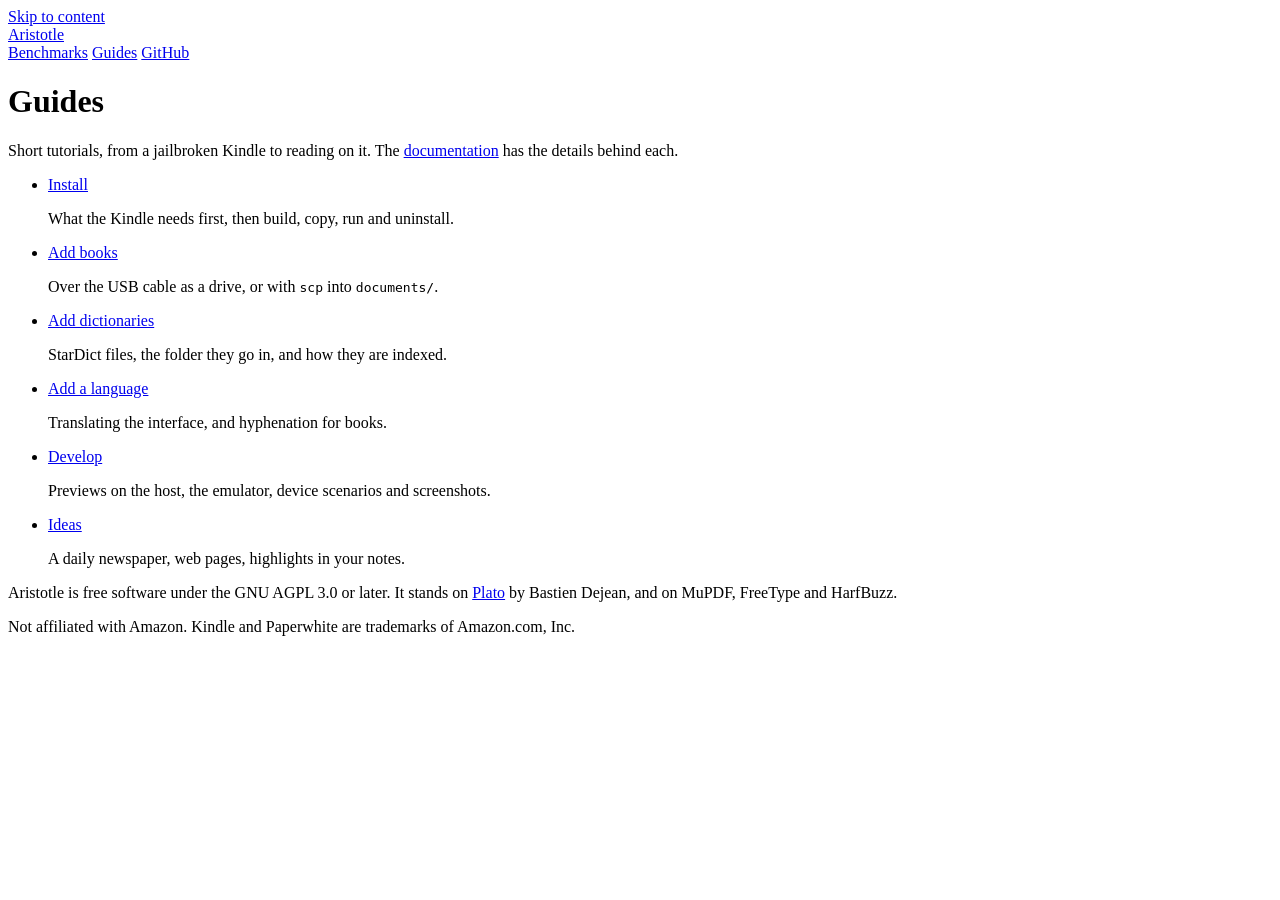
==== site/guides/index.html @ 8d096ae7 "site: guides Install, add books, add dictionaries, add a language (pointing at the UI framework note" ====
<!doctype html>
<html lang="en">
<head>
<meta charset="utf-8">
<meta name="viewport" content="width=device-width, initial-scale=1">
<title>Guides · Aristotle</title>
<meta name="description" content="Short guides for Aristotle on the Kindle Paperwhite 4: install, add books, add dictionaries, add a language, develop, and ideas.">
<meta name="color-scheme" content="light dark">
<link rel="icon" href="../assets/icon.svg" type="image/svg+xml">
<link rel="stylesheet" href="../assets/style.css">
</head>
<body>
<a class="skip" href="#main">Skip to content</a>
<header class="site-header">
  <div class="inner">
    <a class="wordmark" href="../index.html">Aristotle</a>
    <nav class="site-nav" aria-label="Site">
      <a href="../benchmarks.html">Benchmarks</a>
      <a href="index.html" aria-current="page">Guides</a>
      <a href="https://github.com/piotrkowski/aristotle">GitHub</a>
    </nav>
  </div>
</header>

<main id="main" class="page">
  <div class="page-head">
    <h1>Guides</h1>
    <p>Short tutorials, from a jailbroken Kindle to reading on it. The <a href="https://github.com/piotrkowski/aristotle/tree/main/docs">documentation</a> has the details behind each.</p>
  </div>
  <ul class="guide-list">
    <li><a href="install.html">Install</a><p>What the Kindle needs first, then build, copy, run and uninstall.</p></li>
    <li><a href="books.html">Add books</a><p>Over the USB cable as a drive, or with <code>scp</code> into <code>documents/</code>.</p></li>
    <li><a href="dictionaries.html">Add dictionaries</a><p>StarDict files, the folder they go in, and how they are indexed.</p></li>
    <li><a href="languages.html">Add a language</a><p>Translating the interface, and hyphenation for books.</p></li>
    <li><a href="develop.html">Develop</a><p>Previews on the host, the emulator, device scenarios and screenshots.</p></li>
    <li><a href="ideas.html">Ideas</a><p>A daily newspaper, web pages, highlights in your notes.</p></li>
  </ul>
</main>

<footer class="site-footer">
  <div class="inner">
    <p>Aristotle is free software under the GNU AGPL 3.0 or later. It stands on <a href="https://github.com/baskerville/plato">Plato</a> by Bastien Dejean, and on MuPDF, FreeType and HarfBuzz.</p>
    <p>Not affiliated with Amazon. Kindle and Paperwhite are trademarks of Amazon.com, Inc.</p>
  </div>
</footer>
</body>
</html>
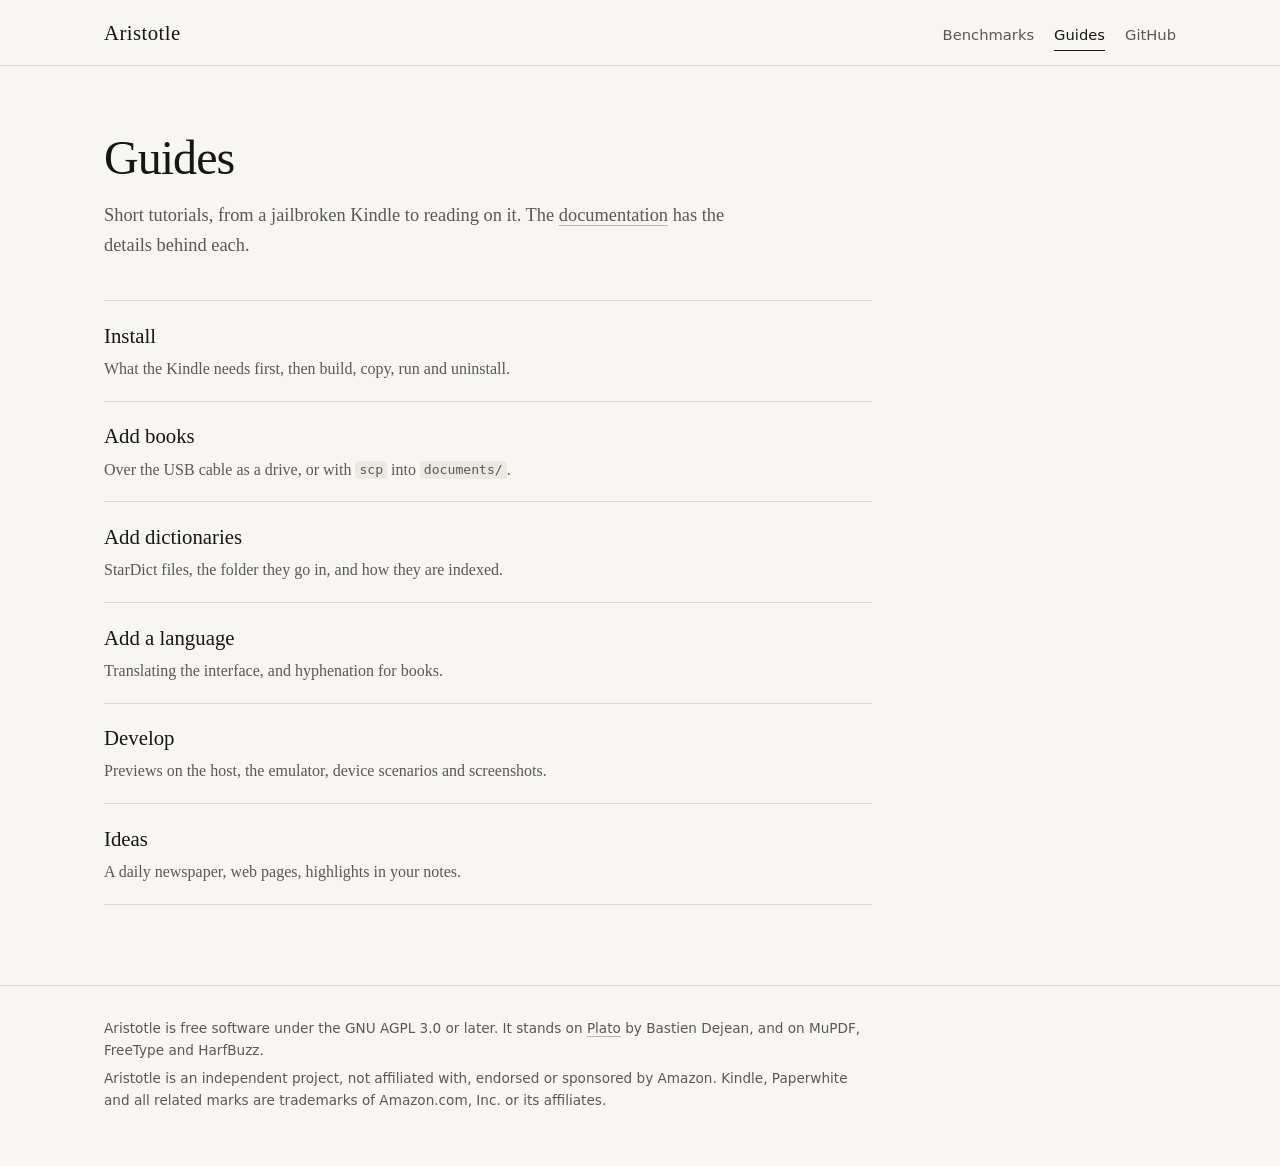
==== commit 40e908c3: "site: the full trademark notice in every footer" ====
--- a/site/guides/index.html
+++ b/site/guides/index.html
@@ -40,7 +40,7 @@
 <footer class="site-footer">
   <div class="inner">
     <p>Aristotle is free software under the GNU AGPL 3.0 or later. It stands on <a href="https://github.com/baskerville/plato">Plato</a> by Bastien Dejean, and on MuPDF, FreeType and HarfBuzz.</p>
-    <p>Not affiliated with Amazon. Kindle and Paperwhite are trademarks of Amazon.com, Inc.</p>
+    <p>Aristotle is an independent project, not affiliated with, endorsed or sponsored by Amazon. Kindle, Paperwhite and all related marks are trademarks of Amazon.com, Inc. or its affiliates.</p>
   </div>
 </footer>
 </body>
--- a/site/assets/style.css
+++ b/site/assets/style.css
@@ -0,0 +1,1098 @@
+/* Aristotle project site. Paper and ink, one red for rubrics. */
+
+:root {
+  color-scheme: light dark;
+  --paper: #f7f6f2;
+  --paper-2: #efede7;
+  --ink: #161615;
+  --muted: #595853;
+  --rule: #d8d6ce;
+  --rule-strong: #b9b6ac;
+  --accent: #a12a1c;
+  --accent-ink: #ffffff;
+  --code-bg: #ebe9e2;
+  --warn-bg: #f3e6e1;
+  --bar-stock: #9c9a92;
+  --bar-ours: #161615;
+  --select: #e9c9c1;
+  --shadow: 0 1px 2px rgb(0 0 0 / 0.05), 0 14px 28px rgb(0 0 0 / 0.13);
+  --hairline: rgb(0 0 0 / 0.14);
+
+  --serif: "Iowan Old Style", "Palatino Linotype", Palatino, "Book Antiqua",
+    Charter, "Bitstream Charter", "Source Serif 4", "Noto Serif", Georgia, serif;
+  --sans: system-ui, -apple-system, "Segoe UI", Roboto, "Noto Sans",
+    "Helvetica Neue", Arial, sans-serif;
+  --mono: ui-monospace, "SF Mono", SFMono-Regular, Menlo, Consolas,
+    "DejaVu Sans Mono", "Liberation Mono", monospace;
+
+  --measure: 40rem;
+  --wide: 72rem;
+  --gutter: clamp(1.25rem, 4vw, 2.5rem);
+}
+
+@media (prefers-color-scheme: dark) {
+  :root {
+    --paper: #121211;
+    --paper-2: #1a1a18;
+    --ink: #ebeae4;
+    --muted: #a5a39b;
+    --rule: #2c2b28;
+    --rule-strong: #45443f;
+    --accent: #e8836f;
+    --accent-ink: #121211;
+    --code-bg: #1f1f1c;
+    --warn-bg: #2a1c18;
+    --bar-stock: #6d6b64;
+    --bar-ours: #ebeae4;
+    --select: #5a2a21;
+    --shadow: 0 1px 2px rgb(0 0 0 / 0.3), 0 16px 30px rgb(0 0 0 / 0.55);
+    --hairline: rgb(255 255 255 / 0.12);
+  }
+}
+
+*,
+*::before,
+*::after {
+  box-sizing: border-box;
+}
+
+html {
+  -webkit-text-size-adjust: 100%;
+  text-size-adjust: 100%;
+  scrollbar-color: var(--rule-strong) var(--paper);
+}
+
+body {
+  margin: 0;
+  background: var(--paper);
+  color: var(--ink);
+  font-family: var(--serif);
+  font-size: 1.125rem;
+  line-height: 1.6;
+  font-kerning: normal;
+  font-variant-numeric: oldstyle-nums proportional-nums;
+  -webkit-font-smoothing: antialiased;
+}
+
+::selection {
+  background: var(--select);
+  color: var(--ink);
+}
+
+img,
+svg {
+  display: block;
+  max-width: 100%;
+}
+
+a {
+  color: inherit;
+  text-decoration-line: underline;
+  text-decoration-thickness: 1px;
+  text-decoration-color: var(--rule-strong);
+  text-underline-offset: 0.2em;
+}
+
+a:hover {
+  text-decoration-color: var(--accent);
+  color: var(--accent);
+}
+
+:focus-visible {
+  outline: 2px solid var(--accent);
+  outline-offset: 3px;
+  border-radius: 2px;
+}
+
+h1,
+h2,
+h3 {
+  font-weight: 500;
+  line-height: 1.15;
+  letter-spacing: -0.01em;
+  text-wrap: balance;
+  margin: 0;
+}
+
+h2 {
+  font-size: clamp(1.6rem, 3vw, 2.1rem);
+}
+
+h3 {
+  font-size: 1.2rem;
+  font-weight: 600;
+  letter-spacing: 0;
+}
+
+p {
+  margin: 0 0 1em;
+  text-wrap: pretty;
+}
+
+code,
+kbd,
+pre {
+  font-family: var(--mono);
+  font-size: 0.82em;
+  font-variant-numeric: normal;
+}
+
+code {
+  background: var(--code-bg);
+  padding: 0.08em 0.3em;
+  border-radius: 3px;
+}
+
+pre {
+  background: var(--code-bg);
+  padding: 0.9rem 1rem;
+  border-radius: 4px;
+  overflow-x: auto;
+  line-height: 1.5;
+  margin: 0 0 1.25em;
+}
+
+pre code {
+  background: none;
+  padding: 0;
+  font-size: 1em;
+}
+
+.skip {
+  position: absolute;
+  left: -999px;
+  top: 0.5rem;
+  background: var(--ink);
+  color: var(--paper);
+  padding: 0.4rem 0.8rem;
+  z-index: 10;
+}
+
+.skip:focus {
+  left: 0.5rem;
+}
+
+/* Header and footer */
+
+.site-header {
+  border-bottom: 1px solid var(--rule);
+}
+
+.site-header .inner,
+.site-footer .inner,
+.wrap {
+  max-width: var(--wide);
+  margin: 0 auto;
+  padding: 0 var(--gutter);
+}
+
+.site-header .inner {
+  display: flex;
+  align-items: baseline;
+  justify-content: space-between;
+  gap: 1rem;
+  flex-wrap: wrap;
+  padding-top: 1rem;
+  padding-bottom: 0.9rem;
+}
+
+.wordmark {
+  font-size: 1.3rem;
+  letter-spacing: 0.02em;
+  text-decoration: none;
+  font-weight: 500;
+}
+
+.wordmark:hover {
+  color: inherit;
+}
+
+.site-nav {
+  display: flex;
+  gap: 1.25rem;
+  font-family: var(--sans);
+  font-size: 0.92rem;
+}
+
+.site-nav a {
+  text-decoration: none;
+  color: var(--muted);
+  padding: 0.25rem 0;
+}
+
+.site-nav a:hover,
+.site-nav a[aria-current="page"] {
+  color: var(--ink);
+}
+
+.site-nav a[aria-current="page"] {
+  box-shadow: inset 0 -1px 0 var(--ink);
+}
+
+.site-footer {
+  border-top: 1px solid var(--rule);
+  margin-top: 5rem;
+  padding: 2rem 0 3rem;
+  font-family: var(--sans);
+  font-size: 0.85rem;
+  color: var(--muted);
+}
+
+.site-footer p {
+  max-width: 48rem;
+  margin-bottom: 0.5em;
+}
+
+/* Home: hero */
+
+.hero {
+  display: grid;
+  gap: 2.5rem;
+  padding-top: clamp(2rem, 6vw, 4.5rem);
+  align-items: start;
+}
+
+@media (min-width: 60rem) {
+  .hero {
+    grid-template-columns: minmax(0, 1fr) 25rem;
+    gap: 4rem;
+  }
+  .hero-text {
+    position: sticky;
+    top: 3rem;
+  }
+}
+
+.hero h1 {
+  font-size: clamp(2.3rem, 5.2vw, 3.6rem);
+  line-height: 1.05;
+  letter-spacing: -0.02em;
+  margin-bottom: 1.4rem;
+  max-width: 13em;
+}
+
+.lede {
+  font-size: 1.22rem;
+  max-width: 34rem;
+  color: var(--ink);
+}
+
+.status {
+  font-family: var(--sans);
+  font-size: 0.88rem;
+  color: var(--muted);
+  max-width: 34rem;
+}
+
+.status strong {
+  color: var(--ink);
+  font-weight: 600;
+}
+
+.actions {
+  display: flex;
+  flex-wrap: wrap;
+  gap: 0.75rem 1.5rem;
+  align-items: center;
+  margin: 1.75rem 0 1.5rem;
+  font-family: var(--sans);
+  font-size: 0.95rem;
+}
+
+.button {
+  display: inline-block;
+  background: var(--ink);
+  color: var(--paper);
+  text-decoration: none;
+  padding: 0.6rem 1.15rem;
+  border-radius: 3px;
+  font-weight: 500;
+}
+
+a.button:hover {
+  background: var(--accent);
+  color: var(--accent-ink);
+}
+
+/* The device and the demo */
+
+.demo {
+  margin: 0;
+  width: 100%;
+  max-width: 25rem;
+  justify-self: center;
+}
+
+.device {
+  position: relative;
+  aspect-ratio: 1072 / 1448;
+  border-radius: 3.4% / 2.5%;
+  box-shadow: 0 0 0 1px var(--hairline), var(--shadow);
+  background: #fff;
+  overflow: hidden;
+  touch-action: manipulation;
+  -webkit-tap-highlight-color: transparent;
+}
+
+.device img {
+  width: 100%;
+  height: 100%;
+  user-select: none;
+  -webkit-user-drag: none;
+}
+
+.device .flash {
+  position: absolute;
+  inset: 0;
+  background: #000;
+  opacity: 0;
+  pointer-events: none;
+}
+
+.hotspots {
+  position: absolute;
+  inset: 0;
+}
+
+.hotspot {
+  position: absolute;
+  margin: 0;
+  padding: 0;
+  border: 0;
+  background: transparent;
+  cursor: pointer;
+  border-radius: 6px;
+  font-size: 0;
+  color: transparent;
+  overflow: hidden;
+}
+
+@media (hover: hover) {
+  .hotspot:hover {
+    box-shadow: inset 0 0 0 1px rgb(128 128 128 / 0.55);
+  }
+}
+
+.hotspot:focus-visible {
+  outline: 3px solid var(--accent);
+  outline-offset: -3px;
+  background: rgb(161 42 28 / 0.12);
+}
+
+.hotspot.is-suggested {
+  box-shadow: inset 0 0 0 2px var(--accent);
+}
+
+.demo-hint {
+  margin: 1.1rem 0 0;
+  min-height: 3.2em;
+  font-family: var(--sans);
+  font-size: 0.92rem;
+  line-height: 1.45;
+}
+
+.demo-bar {
+  display: flex;
+  align-items: center;
+  justify-content: space-between;
+  gap: 1rem;
+  margin-top: 0.5rem;
+  font-family: var(--sans);
+  font-size: 0.82rem;
+  color: var(--muted);
+}
+
+.demo-step {
+  font-variant-numeric: tabular-nums;
+}
+
+.demo-bar button,
+.demo-hint button {
+  font: inherit;
+  color: var(--ink);
+  background: none;
+  border: 1px solid var(--rule-strong);
+  border-radius: 3px;
+  padding: 0.3rem 0.7rem;
+  cursor: pointer;
+}
+
+.demo-hint button {
+  margin-top: 0.5rem;
+  display: inline-block;
+  background: var(--ink);
+  color: var(--paper);
+  border-color: var(--ink);
+}
+
+.demo-bar button:hover,
+.demo-hint button:hover {
+  border-color: var(--accent);
+  background: var(--accent);
+  color: var(--accent-ink);
+}
+
+.demo-note {
+  margin: 0.9rem 0 0;
+  font-family: var(--sans);
+  font-size: 0.78rem;
+  color: var(--muted);
+  line-height: 1.45;
+}
+
+.demo kbd {
+  border: 1px solid var(--rule-strong);
+  border-bottom-width: 2px;
+  border-radius: 3px;
+  padding: 0 0.3em;
+  font-size: 0.85em;
+}
+
+.no-js-only {
+  display: block;
+}
+
+.js .no-js-only {
+  display: none;
+}
+
+.js-only {
+  display: none;
+}
+
+.js .js-only {
+  display: flex;
+}
+
+/* Sections */
+
+.section {
+  padding-top: clamp(3.5rem, 8vw, 6rem);
+}
+
+.section-head {
+  max-width: var(--measure);
+  margin-bottom: 2rem;
+}
+
+.section-head p {
+  color: var(--muted);
+  margin-top: 0.75rem;
+}
+
+.features {
+  display: grid;
+  gap: 0 2.5rem;
+  grid-template-columns: repeat(auto-fit, minmax(17rem, 1fr));
+  margin: 0;
+  padding: 0;
+  list-style: none;
+}
+
+.features li {
+  border-top: 1px solid var(--rule-strong);
+  padding: 1rem 0 1.75rem;
+}
+
+.features h3 {
+  margin-bottom: 0.4rem;
+}
+
+.features p {
+  margin: 0;
+  font-size: 1.02rem;
+  color: var(--ink);
+}
+
+.figures {
+  display: grid;
+  grid-template-columns: repeat(3, minmax(0, 1fr));
+  gap: clamp(1rem, 3vw, 2.5rem);
+  margin: 2.5rem 0 0;
+}
+
+.figures figure {
+  margin: 0;
+}
+
+/* The shots carry their own frame and shadow (tools/screenshots), inside a
+   transparent margin of 32 of their 602 px; the caption lines up with the
+   card. */
+.figures img {
+  display: block;
+  width: 100%;
+  height: auto;
+}
+
+.figures figcaption {
+  margin-top: 0.2rem;
+  padding: 0 5.3%;
+  font-family: var(--sans);
+  font-size: 0.85rem;
+  color: var(--muted);
+  line-height: 1.4;
+}
+
+@media (max-width: 40rem) {
+  .figures {
+    grid-template-columns: none;
+    grid-auto-flow: column;
+    grid-auto-columns: 62%;
+    overflow-x: auto;
+    scroll-snap-type: x mandatory;
+    padding-bottom: 1rem;
+    margin-right: calc(-1 * var(--gutter));
+    padding-right: var(--gutter);
+  }
+  .figures figure {
+    scroll-snap-align: start;
+  }
+}
+
+/* Upcycle: a night-mode band */
+
+.night {
+  --paper: #0f0f0e;
+  --ink: #efeee9;
+  --muted: #a9a79f;
+  --rule: #2f2e2b;
+  --rule-strong: #4a4944;
+  --accent: #ec8a76;
+  --code-bg: #1f1f1c;
+  background: var(--paper);
+  color: var(--ink);
+  margin-top: clamp(3.5rem, 8vw, 6rem);
+  padding: clamp(3rem, 8vw, 5.5rem) 0;
+}
+
+.night ::selection {
+  background: #5a2a21;
+}
+
+.upcycle {
+  display: grid;
+  gap: 2.5rem;
+}
+
+@media (min-width: 56rem) {
+  .upcycle {
+    grid-template-columns: minmax(0, 1fr) minmax(0, 1fr);
+    gap: 4rem;
+    align-items: end;
+  }
+}
+
+.upcycle h2 {
+  font-size: clamp(2rem, 4.5vw, 3rem);
+  margin-bottom: 1.25rem;
+}
+
+.upcycle p {
+  font-size: 1.15rem;
+  max-width: 34rem;
+}
+
+.compare {
+  width: 100%;
+  border-collapse: collapse;
+  font-family: var(--sans);
+  font-size: 0.95rem;
+  font-variant-numeric: tabular-nums lining-nums;
+}
+
+.compare caption {
+  text-align: left;
+  font-size: 0.85rem;
+  color: var(--muted);
+  padding-bottom: 0.6rem;
+}
+
+.compare th,
+.compare td {
+  text-align: left;
+  padding: 0.75rem 0.75rem 0.75rem 0;
+  border-bottom: 1px solid var(--rule-strong);
+  vertical-align: baseline;
+}
+
+.compare thead th {
+  font-weight: 500;
+  color: var(--muted);
+  font-size: 0.82rem;
+  border-bottom-color: var(--rule-strong);
+}
+
+.compare td.num,
+.compare th.num {
+  text-align: right;
+  white-space: nowrap;
+}
+
+.compare td.ours {
+  font-weight: 600;
+}
+
+.compare-foot {
+  margin-top: 1rem;
+  font-family: var(--sans);
+  font-size: 0.85rem;
+  color: var(--muted);
+}
+
+/* Get started */
+
+.start {
+  display: grid;
+  gap: 2rem;
+}
+
+@media (min-width: 56rem) {
+  .start {
+    grid-template-columns: minmax(0, 1fr) minmax(0, 1fr);
+    gap: 4rem;
+  }
+}
+
+.links {
+  list-style: none;
+  margin: 0;
+  padding: 0;
+  font-family: var(--sans);
+}
+
+.links li {
+  border-top: 1px solid var(--rule);
+}
+
+.links li:last-child {
+  border-bottom: 1px solid var(--rule);
+}
+
+.links a {
+  display: flex;
+  justify-content: space-between;
+  gap: 1rem;
+  padding: 0.85rem 0;
+  text-decoration: none;
+}
+
+.links a span {
+  color: var(--muted);
+  font-size: 0.88rem;
+}
+
+.links a:hover span {
+  color: inherit;
+}
+
+.warning {
+  background: var(--warn-bg);
+  padding: 1rem 1.15rem;
+  border-radius: 4px;
+  font-size: 1rem;
+}
+
+.warning p:last-child {
+  margin-bottom: 0;
+}
+
+.warning strong {
+  color: var(--accent);
+}
+
+/* Reading pages: guides and benchmarks */
+
+.page {
+  max-width: var(--wide);
+  margin: 0 auto;
+  padding: clamp(2rem, 6vw, 4rem) var(--gutter) 0;
+}
+
+.page-head {
+  max-width: var(--measure);
+  margin-bottom: 2.5rem;
+}
+
+.page-head h1 {
+  font-size: clamp(2.1rem, 5vw, 3rem);
+  letter-spacing: -0.02em;
+  margin-bottom: 1rem;
+}
+
+.page-head p {
+  font-size: 1.15rem;
+  color: var(--muted);
+}
+
+.crumbs {
+  font-family: var(--sans);
+  font-size: 0.85rem;
+  color: var(--muted);
+  margin-bottom: 1.25rem;
+}
+
+.crumbs a {
+  color: inherit;
+}
+
+.prose {
+  max-width: var(--measure);
+}
+
+.prose h2 {
+  font-size: 1.55rem;
+  margin: 2.75rem 0 0.9rem;
+}
+
+.prose h3 {
+  margin: 2rem 0 0.6rem;
+}
+
+.prose ol,
+.prose ul {
+  padding-left: 1.3em;
+  margin: 0 0 1.25em;
+}
+
+.prose li {
+  margin-bottom: 0.5em;
+}
+
+.prose li::marker {
+  color: var(--muted);
+}
+
+.prose .note {
+  font-family: var(--sans);
+  font-size: 0.9rem;
+  color: var(--muted);
+}
+
+.guide-list {
+  list-style: none;
+  padding: 0;
+  margin: 0;
+  max-width: 48rem;
+}
+
+.guide-list li {
+  border-top: 1px solid var(--rule);
+  padding: 1.1rem 0 1.2rem;
+  margin: 0;
+}
+
+.guide-list li:last-child {
+  border-bottom: 1px solid var(--rule);
+}
+
+.guide-list a {
+  font-size: 1.3rem;
+  text-decoration: none;
+}
+
+.guide-list p {
+  margin: 0.25rem 0 0;
+  color: var(--muted);
+  font-size: 1rem;
+}
+
+.pager {
+  display: flex;
+  justify-content: space-between;
+  gap: 1rem;
+  max-width: var(--measure);
+  margin-top: 3.5rem;
+  padding-top: 1.25rem;
+  border-top: 1px solid var(--rule);
+  font-family: var(--sans);
+  font-size: 0.92rem;
+}
+
+.pager a {
+  text-decoration: none;
+}
+
+.pager span {
+  display: block;
+  color: var(--muted);
+  font-size: 0.8rem;
+}
+
+.pager .next {
+  text-align: right;
+  margin-left: auto;
+}
+
+/* Benchmarks */
+
+.bench {
+  margin-top: 3.5rem;
+}
+
+.bench h2 {
+  margin-bottom: 0.6rem;
+}
+
+.bench > p,
+.bench .method {
+  max-width: var(--measure);
+}
+
+.method {
+  font-family: var(--sans);
+  font-size: 0.88rem;
+  color: var(--muted);
+  border-left: 1px solid var(--rule-strong);
+  padding-left: 0.9rem;
+  margin: 0.5rem 0 1.5rem;
+}
+
+.method p {
+  margin: 0 0 0.35em;
+}
+
+.table-scroll {
+  overflow-x: auto;
+  margin: 0 0 1rem;
+}
+
+.data {
+  border-collapse: collapse;
+  font-family: var(--sans);
+  font-size: 0.9rem;
+  font-variant-numeric: tabular-nums lining-nums;
+  min-width: 36rem;
+  width: 100%;
+  max-width: 60rem;
+}
+
+.data th,
+.data td {
+  text-align: left;
+  padding: 0.6rem 1rem 0.6rem 0;
+  border-bottom: 1px solid var(--rule);
+  vertical-align: baseline;
+}
+
+.data thead th {
+  font-weight: 500;
+  font-size: 0.8rem;
+  color: var(--muted);
+  border-bottom: 1px solid var(--rule-strong);
+}
+
+.data .num {
+  text-align: right;
+  white-space: nowrap;
+}
+
+.data td.ours {
+  font-weight: 600;
+}
+
+.data td.dim {
+  color: var(--muted);
+}
+
+.tag {
+  display: inline-block;
+  font-family: var(--sans);
+  font-size: 0.72rem;
+  font-weight: 600;
+  letter-spacing: 0.04em;
+  text-transform: uppercase;
+  padding: 0.05rem 0.35rem;
+  border-radius: 2px;
+  border: 1px solid currentColor;
+  color: var(--muted);
+  vertical-align: 0.15em;
+  margin-left: 0.3em;
+  white-space: nowrap;
+}
+
+.tag.host {
+  color: var(--accent);
+}
+
+.chart {
+  margin: 0.5rem 0 2.5rem;
+}
+
+.multiples {
+  display: grid;
+  grid-template-columns: repeat(auto-fit, minmax(15rem, 1fr));
+  gap: 1.5rem 2.5rem;
+  max-width: 60rem;
+}
+
+.multiples figure {
+  margin: 0;
+}
+
+.multiples figcaption {
+  font-family: var(--sans);
+  font-size: 0.9rem;
+  font-weight: 600;
+  margin-bottom: 0.5rem;
+}
+
+.multiples figcaption span {
+  font-weight: 400;
+  color: var(--muted);
+  margin-left: 0.3em;
+}
+
+.chart svg {
+  width: 100%;
+  height: auto;
+  font-family: var(--sans);
+  overflow: visible;
+}
+
+.chart .label {
+  fill: var(--muted);
+  font-size: 13px;
+}
+
+.chart .value {
+  fill: var(--ink);
+  font-size: 13px;
+  font-variant-numeric: tabular-nums;
+}
+
+.chart .stock {
+  fill: var(--bar-stock);
+}
+
+.chart .ours {
+  fill: var(--bar-ours);
+}
+
+.chart .axis {
+  stroke: var(--rule-strong);
+  stroke-width: 1;
+}
+
+.chart-note {
+  font-family: var(--sans);
+  font-size: 0.8rem;
+  color: var(--muted);
+  margin: 0.75rem 0 0;
+}
+
+.legend {
+  display: flex;
+  gap: 1.25rem;
+  font-family: var(--sans);
+  font-size: 0.82rem;
+  color: var(--muted);
+  margin: 0 0 0.5rem;
+  padding: 0;
+  list-style: none;
+}
+
+.legend li::before {
+  content: "";
+  display: inline-block;
+  width: 0.8em;
+  height: 0.8em;
+  margin-right: 0.4em;
+  vertical-align: -0.05em;
+  background: var(--bar-stock);
+}
+
+.legend li.ours::before {
+  background: var(--bar-ours);
+}
+
+.toc {
+  font-family: var(--sans);
+  font-size: 0.9rem;
+  display: flex;
+  flex-wrap: wrap;
+  gap: 0.5rem 1.25rem;
+  margin: 0 0 1rem;
+  padding: 0;
+  list-style: none;
+}
+
+@media (prefers-reduced-motion: no-preference) {
+  html {
+    scroll-behavior: smooth;
+  }
+}
+
+@media (max-width: 40rem) {
+  body {
+    font-size: 1.0625rem;
+  }
+  /* Data tables: one block per row, each value with its column name. */
+  .data {
+    min-width: 0;
+  }
+  .data thead {
+    display: none;
+  }
+  .data,
+  .data tbody,
+  .data tr {
+    display: block;
+  }
+  .data tr {
+    border-bottom: 1px solid var(--rule);
+    padding: 0.7rem 0;
+  }
+  .data th[scope="row"] {
+    display: block;
+    border: 0;
+    padding: 0 0 0.3rem;
+  }
+  .data td {
+    display: flex;
+    justify-content: space-between;
+    gap: 1rem;
+    border: 0;
+    padding: 0.1rem 0;
+    text-align: right;
+  }
+  .data td,
+  .data .num {
+    white-space: normal;
+  }
+  .data td::before {
+    flex: none;
+    max-width: 55%;
+    content: attr(data-label);
+    color: var(--muted);
+    font-weight: 400;
+    text-align: left;
+  }
+  .data td.notes {
+    display: block;
+    text-align: left;
+    padding-top: 0.25rem;
+  }
+  .data td.notes::before {
+    display: none;
+  }
+  .data td:empty {
+    display: none;
+  }
+  .table-scroll {
+    overflow: visible;
+  }
+  .lede {
+    font-size: 1.1rem;
+  }
+  .hero {
+    gap: 2rem;
+  }
+  .site-nav {
+    gap: 1rem;
+    font-size: 0.88rem;
+  }
+  .compare th,
+  .compare td {
+    padding-right: 0.5rem;
+  }
+}
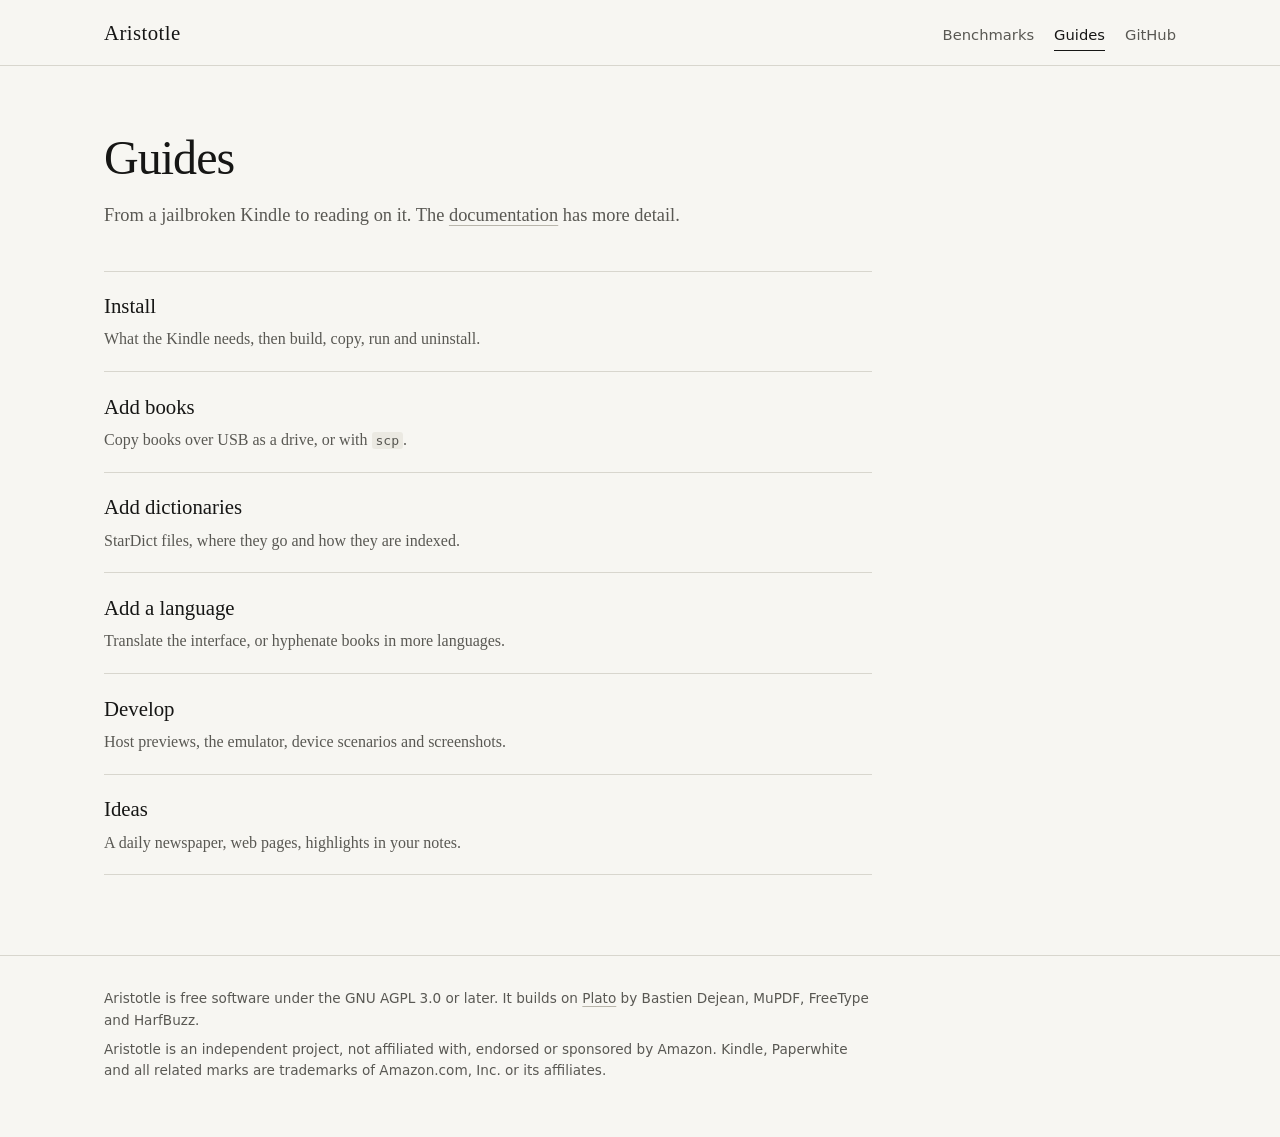
==== commit 36cc7c9e: "site: plainer, shorter prose Rewrite the site text in short declarative sentences: no bold labels, s" ====
--- a/site/guides/index.html
+++ b/site/guides/index.html
@@ -4,7 +4,7 @@
 <meta charset="utf-8">
 <meta name="viewport" content="width=device-width, initial-scale=1">
 <title>Guides · Aristotle</title>
-<meta name="description" content="Short guides for Aristotle on the Kindle Paperwhite 4: install, add books, add dictionaries, add a language, develop, and ideas.">
+<meta name="description" content="Guides for Aristotle on the Kindle Paperwhite 4. Install it, add books, dictionaries and languages, and develop it.">
 <meta name="color-scheme" content="light dark">
 <link rel="icon" href="../assets/icon.svg" type="image/svg+xml">
 <link rel="stylesheet" href="../assets/style.css">
@@ -25,21 +25,21 @@
 <main id="main" class="page">
   <div class="page-head">
     <h1>Guides</h1>
-    <p>Short tutorials, from a jailbroken Kindle to reading on it. The <a href="https://github.com/piotrkowski/aristotle/tree/main/docs">documentation</a> has the details behind each.</p>
+    <p>From a jailbroken Kindle to reading on it. The <a href="https://github.com/piotrkowski/aristotle/tree/main/docs">documentation</a> has more detail.</p>
   </div>
   <ul class="guide-list">
-    <li><a href="install.html">Install</a><p>What the Kindle needs first, then build, copy, run and uninstall.</p></li>
-    <li><a href="books.html">Add books</a><p>Over the USB cable as a drive, or with <code>scp</code> into <code>documents/</code>.</p></li>
-    <li><a href="dictionaries.html">Add dictionaries</a><p>StarDict files, the folder they go in, and how they are indexed.</p></li>
-    <li><a href="languages.html">Add a language</a><p>Translating the interface, and hyphenation for books.</p></li>
-    <li><a href="develop.html">Develop</a><p>Previews on the host, the emulator, device scenarios and screenshots.</p></li>
+    <li><a href="install.html">Install</a><p>What the Kindle needs, then build, copy, run and uninstall.</p></li>
+    <li><a href="books.html">Add books</a><p>Copy books over USB as a drive, or with <code>scp</code>.</p></li>
+    <li><a href="dictionaries.html">Add dictionaries</a><p>StarDict files, where they go and how they are indexed.</p></li>
+    <li><a href="languages.html">Add a language</a><p>Translate the interface, or hyphenate books in more languages.</p></li>
+    <li><a href="develop.html">Develop</a><p>Host previews, the emulator, device scenarios and screenshots.</p></li>
     <li><a href="ideas.html">Ideas</a><p>A daily newspaper, web pages, highlights in your notes.</p></li>
   </ul>
 </main>
 
 <footer class="site-footer">
   <div class="inner">
-    <p>Aristotle is free software under the GNU AGPL 3.0 or later. It stands on <a href="https://github.com/baskerville/plato">Plato</a> by Bastien Dejean, and on MuPDF, FreeType and HarfBuzz.</p>
+    <p>Aristotle is free software under the GNU AGPL 3.0 or later. It builds on <a href="https://github.com/baskerville/plato">Plato</a> by Bastien Dejean, MuPDF, FreeType and HarfBuzz.</p>
     <p>Aristotle is an independent project, not affiliated with, endorsed or sponsored by Amazon. Kindle, Paperwhite and all related marks are trademarks of Amazon.com, Inc. or its affiliates.</p>
   </div>
 </footer>
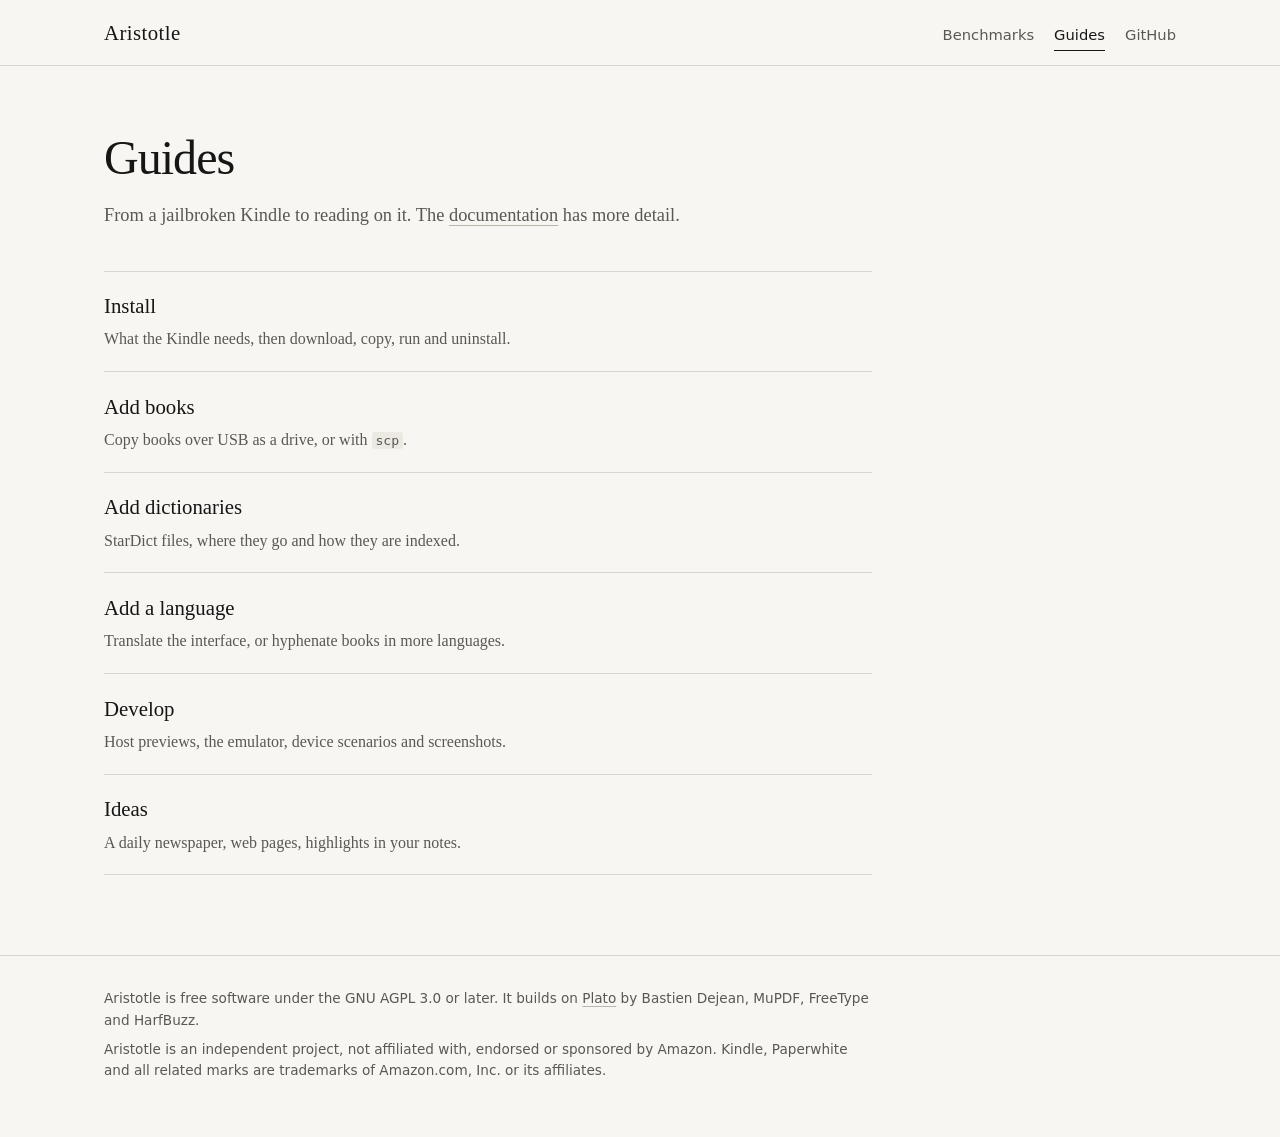
==== commit 83a35b3b: "docs: install from the release zip; building stays in CONTRIBUTING" ====
--- a/site/guides/index.html
+++ b/site/guides/index.html
@@ -28,7 +28,7 @@
     <p>From a jailbroken Kindle to reading on it. The <a href="https://github.com/piotrkowski/aristotle/tree/main/docs">documentation</a> has more detail.</p>
   </div>
   <ul class="guide-list">
-    <li><a href="install.html">Install</a><p>What the Kindle needs, then build, copy, run and uninstall.</p></li>
+    <li><a href="install.html">Install</a><p>What the Kindle needs, then download, copy, run and uninstall.</p></li>
     <li><a href="books.html">Add books</a><p>Copy books over USB as a drive, or with <code>scp</code>.</p></li>
     <li><a href="dictionaries.html">Add dictionaries</a><p>StarDict files, where they go and how they are indexed.</p></li>
     <li><a href="languages.html">Add a language</a><p>Translate the interface, or hyphenate books in more languages.</p></li>
